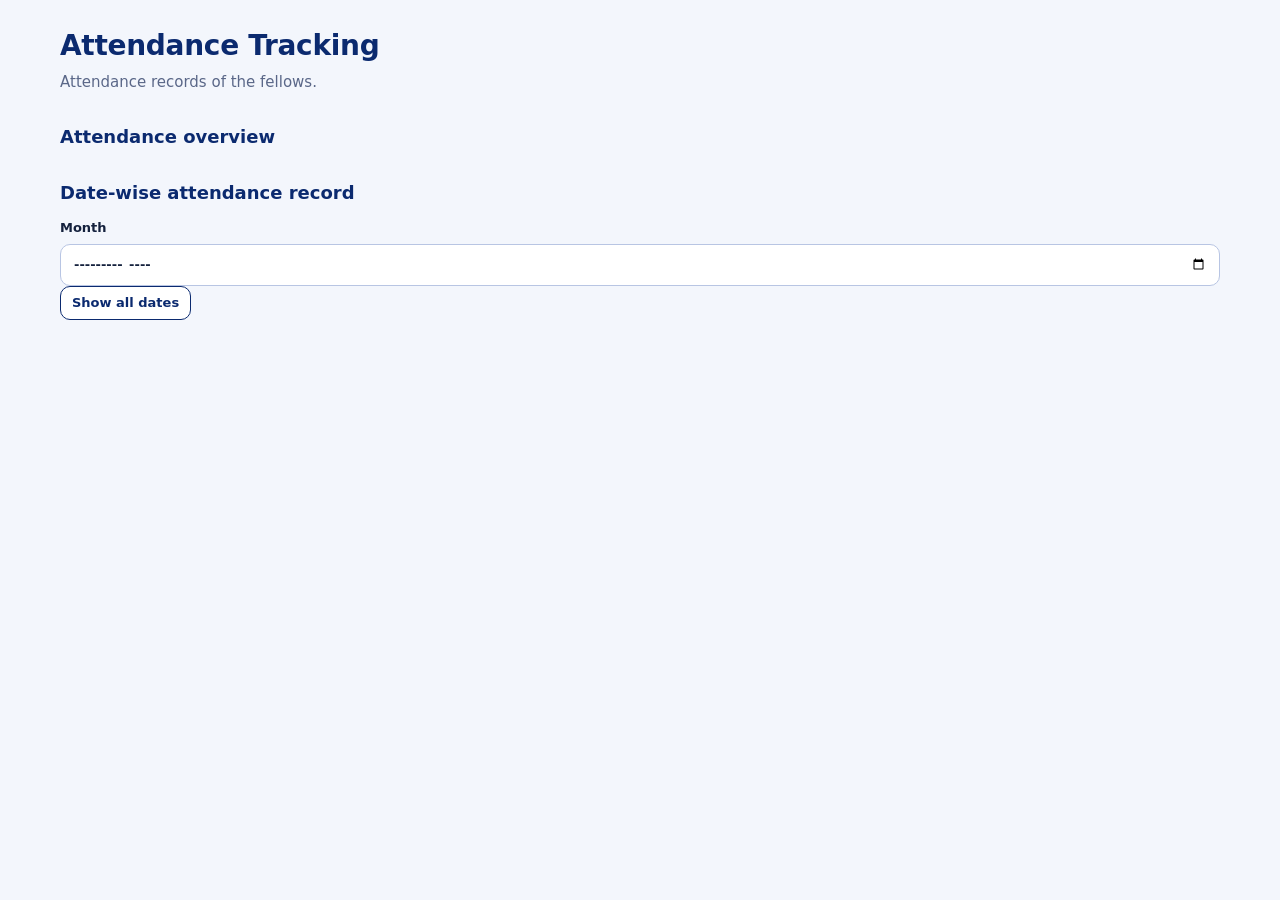
==== attendance.html @ ccdb4768 "Rename Attendance.html to attendance.html" ====
<!doctype html>
<html lang="en"><head><meta charset="utf-8"><meta name="viewport" content="width=device-width,initial-scale=1">
<title>Attendance Tracking · KGF Portal</title><link rel="stylesheet" href="shared.css"><link rel="stylesheet" href="attendance.css"></head>
<body><div id="nav"></div><main><h1>Attendance Tracking</h1><p class="sub">Attendance records of the fellows.</p>
<form class="card adm" id="fa"><label>Fellow<select name="volunteer_code" id="fs" required></select></label><label>Date<input name="att_date" type="date" required></label><label>Attendance<select name="status"><option>Present</option><option>Absent</option><option>Leave</option></select></label><button>Save attendance</button></form>
<h2>Attendance overview</h2><div id="list"></div>
<h2>Date-wise attendance record</h2>
<div class="ctl"><label class="adm">Fellow<select id="vf"></select></label><label>Month<input type="month" id="vm"></label><button class="sec sm" id="all" type="button">Show all dates</button></div>
<div id="sum" class="chips"></div><div id="cal"></div><div id="days"></div>
</main><script src="shared.js"></script><script src="attendance.js"></script></body></html>
---- shared.css ----
:root{--blue:#0b2a6f;--blue2:#1d4ed8;--sky:#e8eefb;--yellow:#fbbf24;--red:#d62828;--ink:#14213d;--line:#d9e0f0;--muted:#5a6788;--bg:#f3f6fc;--r:14px;--sh:0 1px 2px rgba(11,42,111,.06),0 8px 24px rgba(11,42,111,.08)}
*{box-sizing:border-box}
body{margin:0;font:15px/1.55 "Segoe UI",system-ui,-apple-system,Roboto,sans-serif;background:var(--bg);color:var(--ink);-webkit-font-smoothing:antialiased}
body.nav-open{overflow:hidden}
.ic{width:20px;height:20px;flex:none}
a{color:var(--blue2)}
/* Top bar */
.top{position:sticky;top:0;z-index:20;background:var(--blue);color:#fff;border-bottom:4px solid var(--yellow);box-shadow:0 4px 18px rgba(11,42,111,.25)}
.tbi{max-width:1200px;margin:0 auto;display:flex;align-items:center;gap:16px;padding:10px 20px}
.brand{display:flex;align-items:center;gap:10px;color:#fff;text-decoration:none;font-weight:800;font-size:18px;white-space:nowrap}
.brand b{color:var(--yellow)}.brand img{width:38px;height:38px;border-radius:10px;background:#fff;object-fit:contain;padding:2px}
.dnav{display:flex;gap:4px;flex:1;margin-left:6px}
.dnav a{white-space:nowrap;color:#dbe5ff;text-decoration:none;padding:8px 13px;border-radius:999px;font-weight:600;font-size:14px;transition:background .15s}
.dnav a:hover{background:rgba(255,255,255,.14);color:#fff}
.dnav a.on{background:var(--yellow);color:var(--blue)}
.user{display:flex;align-items:center;gap:10px;margin-left:auto}
.av{width:36px;height:36px;border-radius:50%;background:var(--yellow);color:var(--blue);display:grid;place-items:center;font-weight:800;font-size:14px;flex:none}
.un{font-size:13px;line-height:1.25;font-weight:700}.un small{display:block;font-weight:400;opacity:.8}
.top .out{background:transparent;color:#fff;border:1px solid rgba(255,255,255,.5)}.top .out:hover{background:rgba(255,255,255,.15)}
.burger{display:none;background:rgba(255,255,255,.12);padding:8px;border-radius:10px}
/* Mobile side nav */
.scrim{position:fixed;inset:0;background:rgba(10,20,50,.55);opacity:0;pointer-events:none;z-index:40;transition:opacity .2s}
#drawer{position:fixed;top:0;left:0;bottom:0;width:min(310px,86vw);background:#fff;z-index:50;transform:translateX(-102%);transition:transform .25s ease;display:flex;flex-direction:column;box-shadow:8px 0 30px rgba(0,0,0,.25)}
body.nav-open #drawer{transform:none}body.nav-open .scrim{opacity:1;pointer-events:auto}
.dh{background:var(--blue);border-bottom:4px solid var(--yellow);padding:14px 16px;display:flex;align-items:center;justify-content:space-between}
.dh .x{background:rgba(255,255,255,.14);padding:6px;border-radius:8px}
.dme{display:flex;align-items:center;gap:12px;padding:16px;border-bottom:1px solid var(--line)}.dme small{display:block;color:var(--muted)}
.dl{display:flex;flex-direction:column;gap:4px;padding:12px;flex:1;overflow:auto}
.dl a{display:flex;align-items:center;gap:12px;padding:12px 14px;border-radius:12px;color:var(--ink);text-decoration:none;font-weight:600}
.dl a:hover{background:var(--sky)}.dl a.on{background:var(--sky);color:var(--blue);box-shadow:inset 4px 0 0 var(--yellow)}
.dout{margin:12px;background:#fff;color:var(--red);border:1px solid var(--red);display:flex;align-items:center;justify-content:center;gap:8px;padding:11px}
.dout:hover{background:#fde0e0}
@media(max-width:1020px){.un{display:none}}
@media(max-width:860px){.dnav,.user{display:none}.burger{display:grid}.tbi{padding:10px 14px}}
@media(min-width:861px){#drawer,.scrim{display:none}}
/* Layout */
main{max-width:1200px;margin:0 auto;padding:24px 20px 70px}
h1{margin:0 0 4px;font-size:28px;color:var(--blue);letter-spacing:-.3px}h2{font-size:18px;color:var(--blue);margin:28px 0 12px}
.sub{color:var(--muted);margin:0 0 20px}
.grid{display:grid;grid-template-columns:repeat(auto-fit,minmax(210px,1fr));gap:14px}
.card{border:1px solid var(--line);border-radius:var(--r);padding:16px 18px;background:#fff;box-shadow:var(--sh)}
form.card{display:grid;grid-template-columns:repeat(auto-fit,minmax(190px,1fr));gap:12px;align-items:end;background:#fff;border-top:4px solid var(--yellow)}
label{display:flex;flex-direction:column;font-size:13px;font-weight:600;gap:5px;color:var(--ink)}
input,select,textarea{font:inherit;min-height:42px;padding:9px 12px;border:1px solid #b8c5e3;border-radius:10px;background:#fff;color:var(--ink);width:100%}
input:focus,select:focus,textarea:focus{outline:0;border-color:var(--blue2);box-shadow:0 0 0 3px rgba(29,78,216,.18)}
button:focus-visible,a:focus-visible{outline:3px solid var(--yellow);outline-offset:2px}
button{font:inherit;font-weight:700;background:var(--blue2);color:#fff;border:0;border-radius:10px;padding:10px 16px;min-height:42px;cursor:pointer;transition:background .15s,transform .1s}
button:hover{background:var(--blue)}button:active{transform:scale(.98)}button:disabled{opacity:.6;cursor:wait}
button.sec{background:#fff;color:var(--blue);border:1px solid var(--blue)}button.sec:hover{background:var(--sky)}
button.danger{background:var(--red)}button.danger:hover{background:#a91d1d}button.sm{padding:5px 11px;min-height:34px;font-size:13px}
.tw{overflow-x:auto;border:1px solid var(--line);border-radius:var(--r);background:#fff;box-shadow:var(--sh)}
table{width:100%;border-collapse:collapse;min-width:640px}
th{background:var(--sky);color:var(--blue);text-align:left;padding:11px 14px;font-size:12px;text-transform:uppercase;letter-spacing:.5px}
td{padding:12px 14px;border-top:1px solid var(--line);vertical-align:top}
tbody tr:hover td{background:#f7f9ff}
.badge{display:inline-block;padding:3px 10px;border-radius:999px;font-size:12px;font-weight:700;background:var(--sky);color:var(--blue)}
.badge.ok{background:#dff5e3;color:#14602b}.badge.warn{background:#fff0c2;color:#7a5200}.badge.bad{background:#fde0e0;color:var(--red)}
.empty{padding:28px;text-align:center;color:var(--muted);background:#fff;border:1px dashed var(--line);border-radius:var(--r)}
body:not(.admin) .adm{display:none!important}
[hidden]{display:none!important}
/* Login */
#login{position:fixed;inset:0;z-index:60;display:grid;grid-template-columns:1.1fr 1fr;background:#fff;overflow:auto}
.lp{background:linear-gradient(135deg,var(--blue),var(--blue2));color:#fff;padding:48px;display:flex;flex-direction:column;justify-content:center;position:relative;overflow:hidden}
.lp::after{content:"";position:absolute;right:-70px;bottom:-70px;width:240px;height:240px;border-radius:50%;background:var(--yellow);opacity:.95}
.lp::before{content:"";position:absolute;right:130px;bottom:150px;width:60px;height:60px;border-radius:50%;border:8px solid var(--red)}
.lp img{width:84px;height:84px;border-radius:20px;background:#fff;padding:6px;object-fit:contain;margin-bottom:22px}
.lp h2{color:#fff;font-size:30px;line-height:1.2;margin:0 0 8px}.lp p{margin:0 0 20px;opacity:.9}
.lp ul{margin:0;padding-left:20px;line-height:2;position:relative;z-index:1}
.lf{align-self:center;justify-self:center;width:min(400px,100%);padding:32px 24px;display:grid;gap:14px}
.lf h1{font-size:28px}.lf p{margin:0;color:var(--muted)}
.pw{position:relative}.pw input{padding-right:48px}
.eye{position:absolute;right:4px;top:50%;transform:translateY(-50%);background:none;color:var(--muted);min-height:34px;padding:6px 9px}
.eye:hover{background:var(--sky);color:var(--blue)}
.go{width:100%;padding:12px;font-size:16px}
.err{color:var(--red);font-size:13px;min-height:18px}
@media(max-width:760px){#login{grid-template-columns:1fr;grid-template-rows:auto 1fr}.lp{padding:24px 20px}.lp ul,.lp p{display:none}.lp img{width:56px;height:56px;margin-bottom:12px}.lp h2{font-size:21px;margin:0}.lp::after{width:130px;height:130px}.lp::before{display:none}.lf{align-self:start;padding:24px 20px}}
/* Toast */
#toast{position:fixed;bottom:20px;left:50%;transform:translateX(-50%);background:var(--blue);color:#fff;padding:11px 20px;border-radius:12px;border-left:5px solid var(--yellow);z-index:70;box-shadow:var(--sh);max-width:92vw}
#toast.bad{border-left-color:var(--red);background:#5c0f0f}
.skel{min-height:84px;background:linear-gradient(90deg,#eef2fb 25%,#fff 50%,#eef2fb 75%);background-size:200% 100%;animation:sk 1.2s infinite}
@keyframes sk{to{background-position:-200% 0}}
@media(prefers-reduced-motion:reduce){*{animation:none!important;transition:none!important}}
/* Mobile: tables become cards */
@media(max-width:700px){
main{padding:18px 14px 60px}h1{font-size:24px}
.grid{grid-template-columns:1fr 1fr;gap:10px}
.tw{border:0;background:none;box-shadow:none;overflow:visible}
table,tbody,tr,td{display:block;min-width:0;width:100%}
thead{position:absolute;left:-9999px}
tr{background:#fff;border:1px solid var(--line);border-radius:var(--r);padding:6px 14px;margin-bottom:12px;box-shadow:var(--sh)}
td,tbody tr:hover td{display:flex;justify-content:space-between;gap:14px;border:0;padding:8px 0;background:none}
td+td{border-top:1px solid #eef1f8}
td::before{content:attr(data-l);font-weight:600;color:var(--muted);flex:none;max-width:42%}
td[data-l=""]::before{display:none}td[data-l=""]{justify-content:flex-end}
.cv{min-width:0;text-align:right;overflow-wrap:anywhere}
input,select,textarea{font-size:16px}
form.card{grid-template-columns:1fr}
}
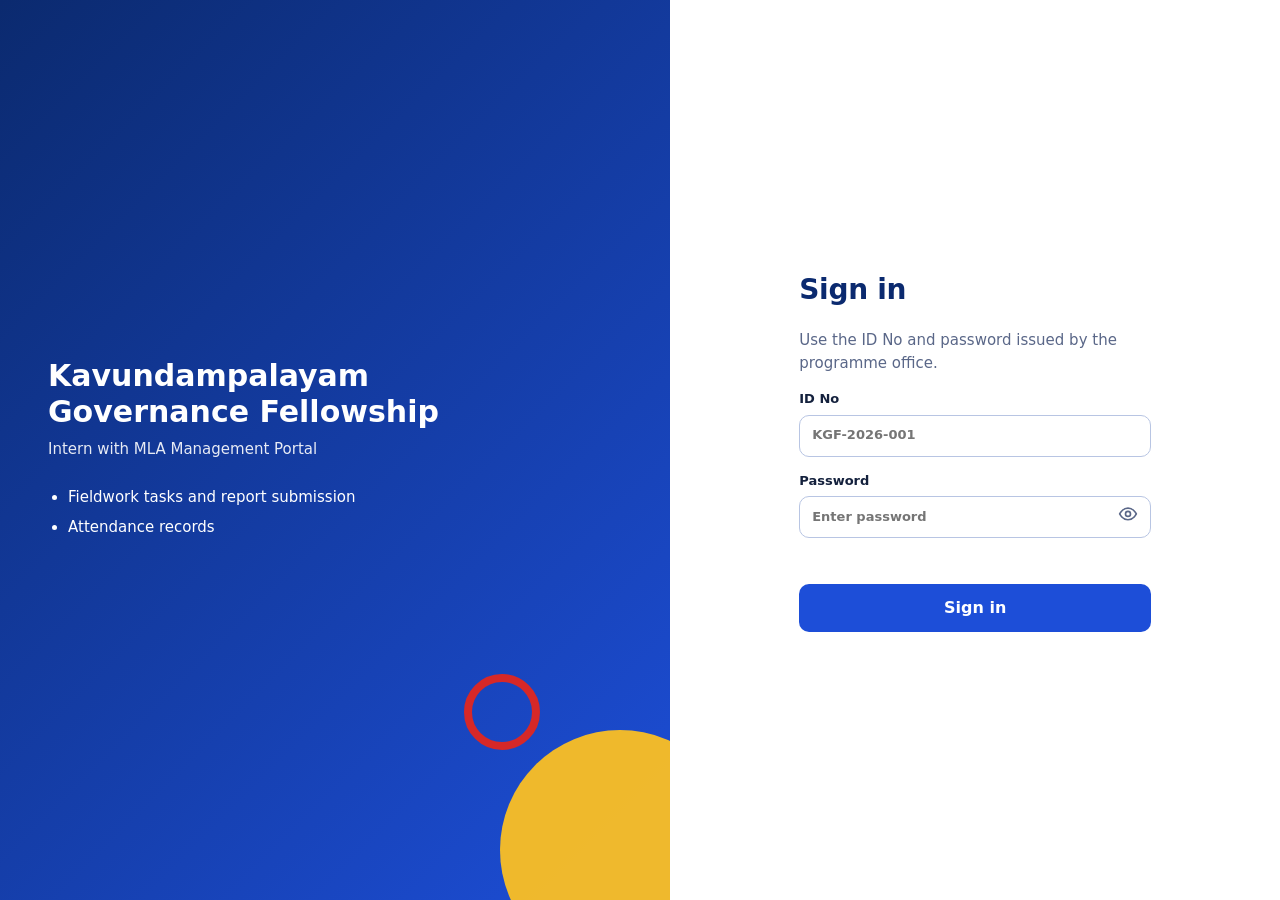
==== commit 0db39e97: "Add files via upload" ====
--- a/attendance.html
+++ b/attendance.html
@@ -2,7 +2,9 @@
 <html lang="en"><head><meta charset="utf-8"><meta name="viewport" content="width=device-width,initial-scale=1">
 <title>Attendance Tracking · KGF Portal</title><link rel="stylesheet" href="shared.css"><link rel="stylesheet" href="attendance.css"></head>
 <body><div id="nav"></div><main><h1>Attendance Tracking</h1><p class="sub">Attendance records of the fellows.</p>
-<form class="card adm" id="fa"><label>Fellow<select name="volunteer_code" id="fs" required></select></label><label>Date<input name="att_date" type="date" required></label><label>Attendance<select name="status"><option>Present</option><option>Absent</option><option>Leave</option></select></label><button>Save attendance</button></form>
+<form class="card adm" id="fa"><label>Date<input id="ad" name="att_date" type="date" required></label>
+<div class="wide"><div class="pkh"><label class="pk"><input type="checkbox" id="sa"><b>Select all fellows</b></label><span class="muted" id="cnt">0 selected</span></div><div id="pick" class="pickgrid"></div></div>
+<div class="wide mkb"><span>Mark selected fellows as</span><button class="mk P" value="Present">Present</button><button class="mk A" value="Absent">Absent</button><button class="mk L" value="Leave">Leave</button></div></form>
 <h2>Attendance overview</h2><div id="list"></div>
 <h2>Date-wise attendance record</h2>
 <div class="ctl"><label class="adm">Fellow<select id="vf"></select></label><label>Month<input type="month" id="vm"></label><button class="sec sm" id="all" type="button">Show all dates</button></div>
--- a/attendance.css
+++ b/attendance.css
@@ -0,0 +1,26 @@
+.pbar{height:8px;background:var(--sky);border-radius:4px;min-width:90px;margin-top:4px}.pbar i{display:block;height:100%;background:var(--blue2);border-radius:4px}
+.pbar.low i{background:var(--red)}.pct{font-size:18px;font-weight:800;color:var(--blue)}
+.ctl{display:flex;gap:12px;flex-wrap:wrap;align-items:end;margin-bottom:14px}.ctl label{min-width:210px}
+.chips{display:flex;gap:8px;flex-wrap:wrap;margin-bottom:14px}.chips .badge{font-size:13px;padding:5px 12px}
+.ac{display:grid;grid-template-columns:repeat(7,1fr);gap:6px;margin-bottom:16px}
+.ac>div{min-height:54px;border-radius:10px;border:1px solid var(--line);background:#fff;padding:4px 6px;font-size:12px}
+.ac .h{min-height:0;background:var(--blue);color:#fff;text-align:center;font-weight:700;border:0}
+.ac .P{background:#dff5e3;border-color:#9ad3a8}.ac .A{background:#fde0e0;border-color:#f0a3a3}.ac .L{background:#fff0c2;border-color:#e8cf7a}
+.ac b{display:block;font-size:11px;margin-top:2px}.ac .e{background:transparent;border:0}
+td select{min-height:34px;padding:4px 6px}
+@media(max-width:600px){.ac>div{min-height:44px;font-size:10px;padding:3px}.ac b{font-size:9px}.ctl label{min-width:100%}}
+
+.muted{color:var(--muted);font-size:13px}
+.wide{grid-column:1/-1}
+.pkh{display:flex;justify-content:space-between;align-items:center;gap:10px;margin-bottom:8px}
+.pickgrid{display:grid;grid-template-columns:repeat(auto-fill,minmax(250px,1fr));gap:8px}
+.pk{flex-direction:row;align-items:center;gap:10px;padding:9px 12px;border:1px solid var(--line);border-radius:10px;background:#fff;cursor:pointer;font-weight:400}
+.pk:hover{background:#f7f9ff}.pk:has(input:checked){background:var(--sky);border-color:var(--blue2)}
+.pk input{width:20px;height:20px;min-height:0;padding:0;flex:none;accent-color:var(--blue2)}
+.pk span{flex:1;min-width:0}.pk small{display:block;color:var(--muted);font-weight:400}
+.pickgrid .badge{flex:none}
+.mkb{display:flex;gap:10px;flex-wrap:wrap;align-items:center;font-weight:600}
+.mk.P{background:#14602b}.mk.P:hover{background:#0f4a21}
+.mk.A{background:var(--red)}.mk.A:hover{background:#a91d1d}
+.mk.L{background:#a06b00}.mk.L:hover{background:#7a5200}
+@media(max-width:600px){.mkb span{width:100%}.mk{flex:1}}
